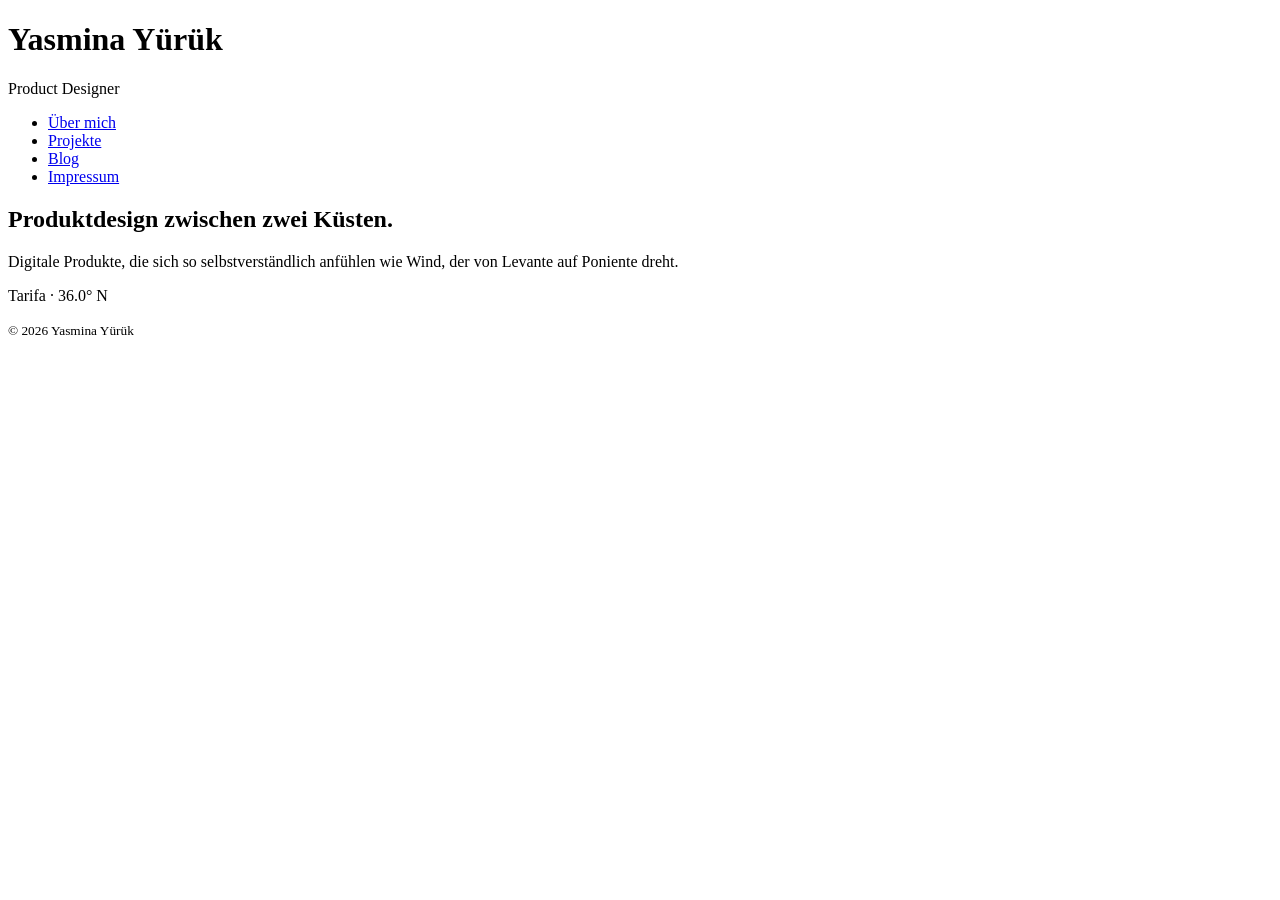
==== index.html @ e554b576 "feat(start): Grundgerüst der Startseite anlegen" ====
<!DOCTYPE html>
<html lang="de">
<head>
  <meta charset="UTF-8">
  <meta name="viewport" content="width=device-width, initial-scale=1.0">
  <meta name="description" content="Portfolio von Yasmina Yürük, Product Owner und Senior Designerin. Projekte, Blog und Einblicke in Produktdesign.">
  <title>Yasmina Yürük · Product Designer</title>
</head>
<body>
  <header>
    <h1>Yasmina Yürük</h1>
    <p>Product Designer</p>
  </header>

  <main>
    <nav aria-label="Hauptnavigation">
      <ul>
        <li><a href="ueber-mich.html">Über mich</a></li>
        <li><a href="projekte.html">Projekte</a></li>
        <li><a href="blog.html">Blog</a></li>
        <li><a href="impressum.html">Impressum</a></li>
      </ul>
    </nav>

    <section aria-labelledby="intro-titel">
      <h2 id="intro-titel">Produktdesign zwischen zwei Küsten.</h2>
      <p>Digitale Produkte, die sich so selbstverständlich anfühlen wie Wind, der von Levante auf Poniente dreht.</p>
    </section>
  </main>

  <footer>
    <p>Tarifa · 36.0° N</p>
    <p><small>© 2026 Yasmina Yürük</small></p>
  </footer>
</body>
</html>
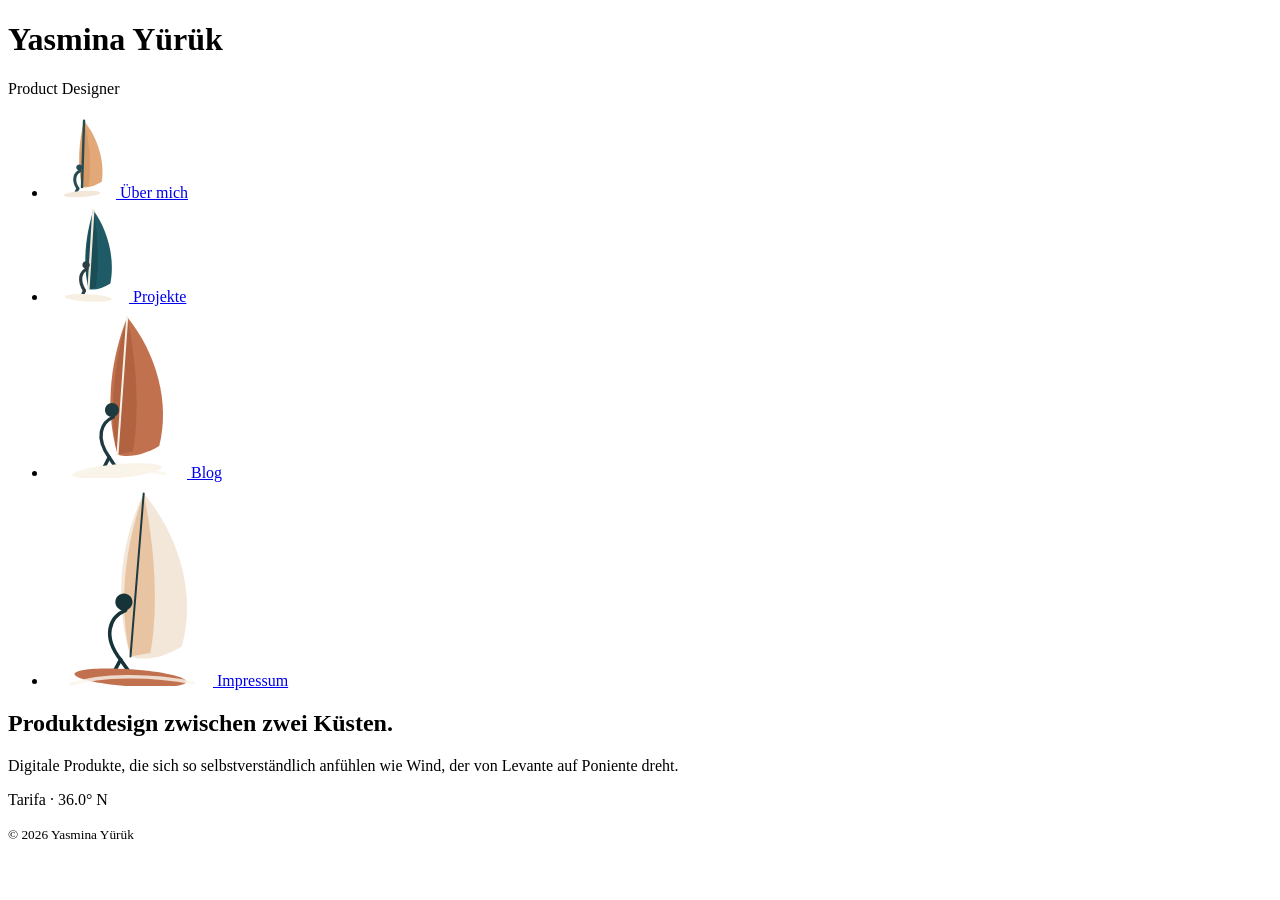
==== commit 82a69d38: "feat(start): Windsurfer als Navigation zu den Bereichen einbinden" ====
--- a/index.html
+++ b/index.html
@@ -15,10 +15,30 @@
   <main>
     <nav aria-label="Hauptnavigation">
       <ul>
-        <li><a href="ueber-mich.html">Über mich</a></li>
-        <li><a href="projekte.html">Projekte</a></li>
-        <li><a href="blog.html">Blog</a></li>
-        <li><a href="impressum.html">Impressum</a></li>
+        <li>
+          <a href="ueber-mich.html">
+            <img src="assets/img/windsurfer-sand.svg" alt="" width="68" height="84">
+            <span>Über mich</span>
+          </a>
+        </li>
+        <li>
+          <a href="projekte.html">
+            <img src="assets/img/windsurfer-petrol.svg" alt="" width="81" height="100">
+            <span>Projekte</span>
+          </a>
+        </li>
+        <li>
+          <a href="blog.html">
+            <img src="assets/img/windsurfer-terrakotta.svg" alt="" width="139" height="172">
+            <span>Blog</span>
+          </a>
+        </li>
+        <li>
+          <a href="impressum.html">
+            <img src="assets/img/windsurfer-creme.svg" alt="" width="165" height="204">
+            <span>Impressum</span>
+          </a>
+        </li>
       </ul>
     </nav>
 
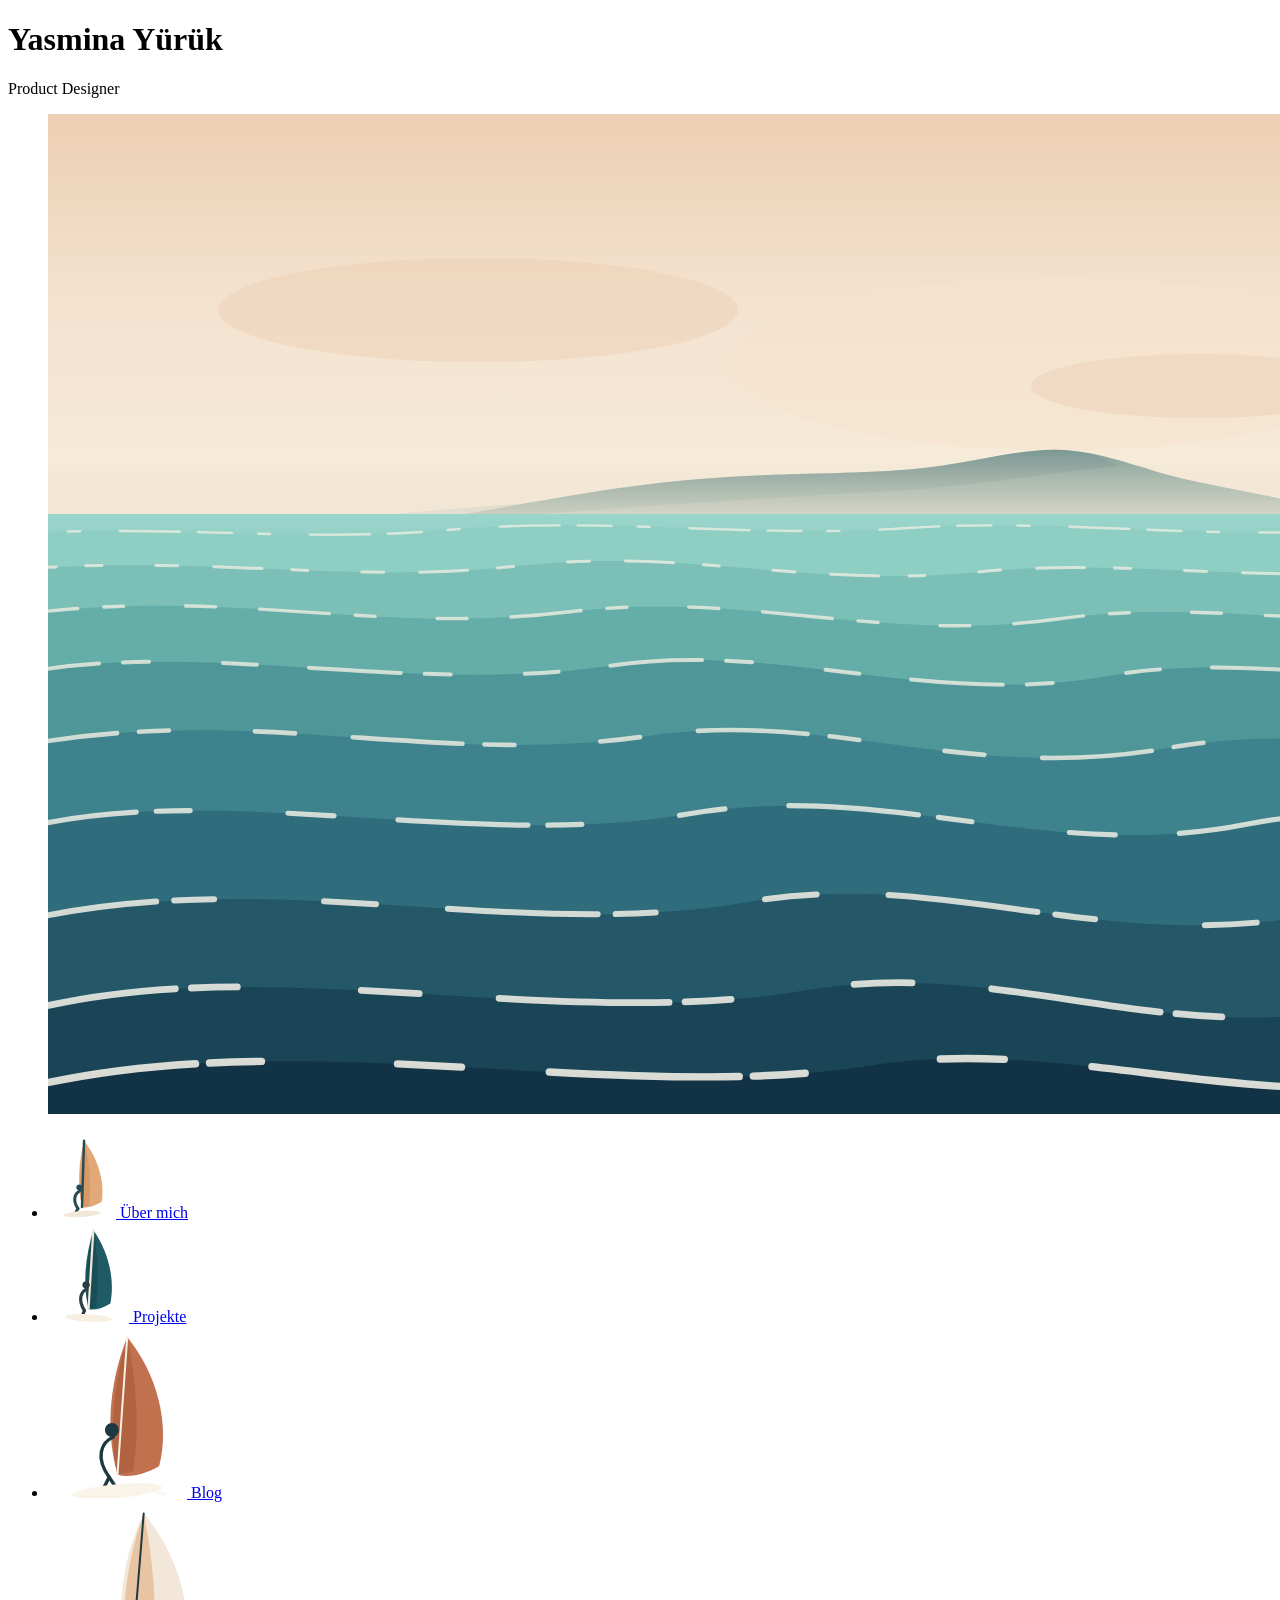
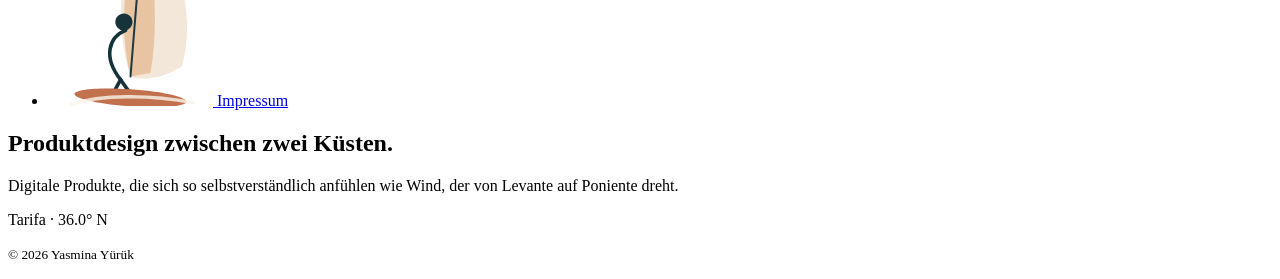
==== commit 6cdb4eea: "feat(start): Szene mit dem Berg La Peña am Horizont ergänzen" ====
--- a/index.html
+++ b/index.html
@@ -13,6 +13,10 @@
   </header>
 
   <main>
+    <figure>
+      <img src="assets/img/la-pena.svg" alt="Blick von Tarifa über das Meer auf den Berg La Peña" width="1600" height="1000">
+    </figure>
+
     <nav aria-label="Hauptnavigation">
       <ul>
         <li>
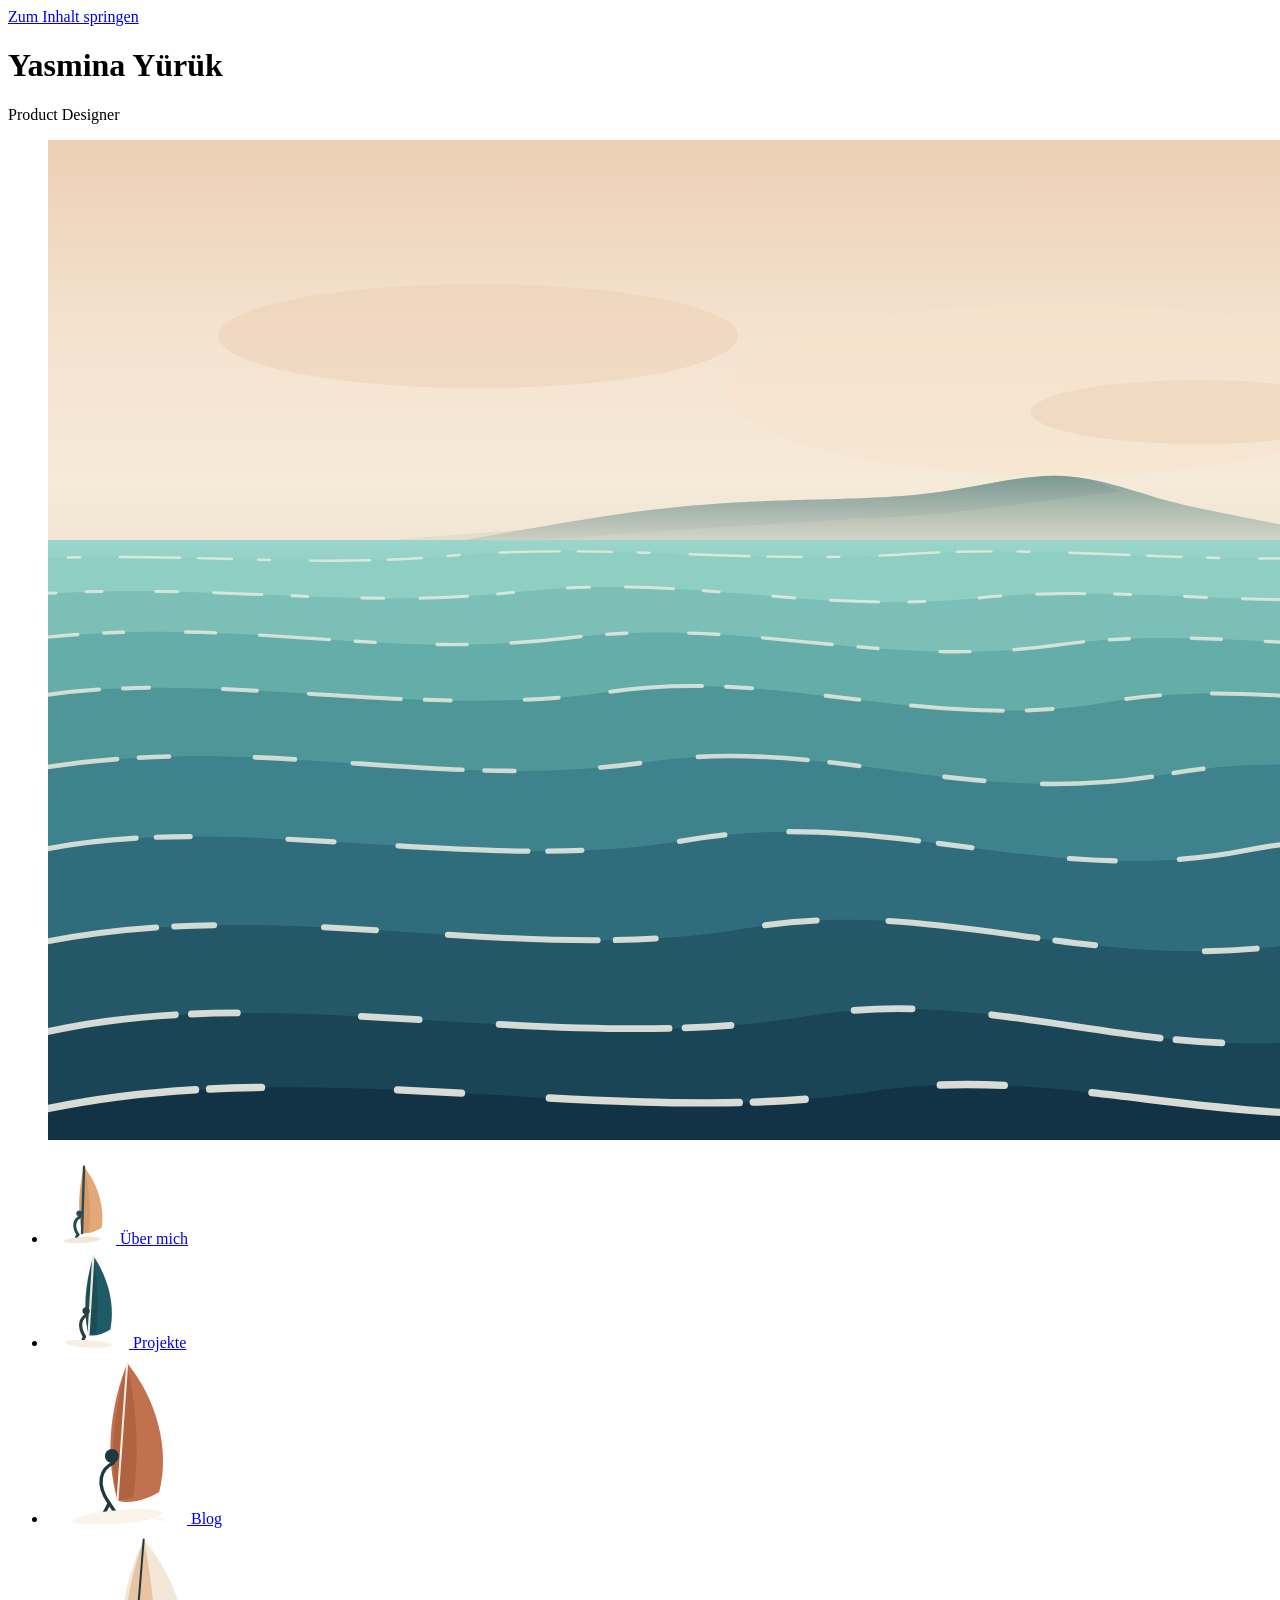
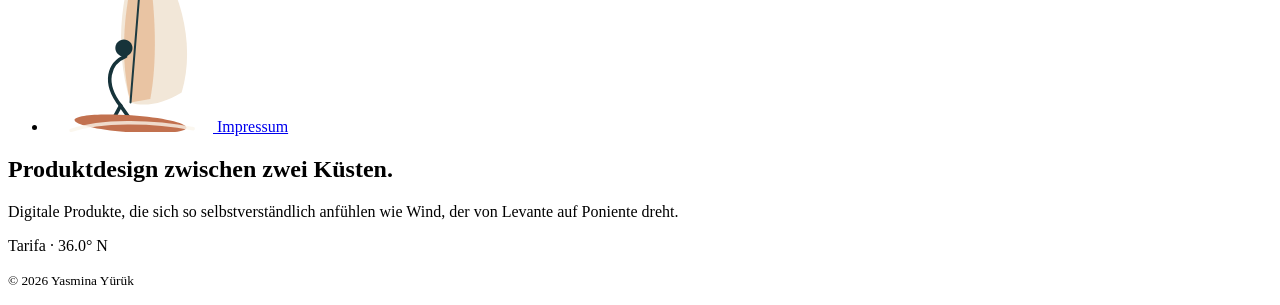
==== commit 4a1ed92b: "feat(a11y): Sprunglink zum Hauptinhalt auf allen Seiten ergänzen" ====
--- a/index.html
+++ b/index.html
@@ -5,14 +5,17 @@
   <meta name="viewport" content="width=device-width, initial-scale=1.0">
   <meta name="description" content="Portfolio von Yasmina Yürük, Product Owner und Senior Designerin. Projekte, Blog und Einblicke in Produktdesign.">
   <title>Yasmina Yürük · Product Designer</title>
+  <link rel="icon" href="assets/img/favicon.svg" type="image/svg+xml">
 </head>
 <body>
+  <a class="sprunglink" href="#inhalt">Zum Inhalt springen</a>
+
   <header>
     <h1>Yasmina Yürük</h1>
     <p>Product Designer</p>
   </header>
 
-  <main>
+  <main id="inhalt">
     <figure>
       <img src="assets/img/la-pena.svg" alt="Blick von Tarifa über das Meer auf den Berg La Peña" width="1600" height="1000">
     </figure>
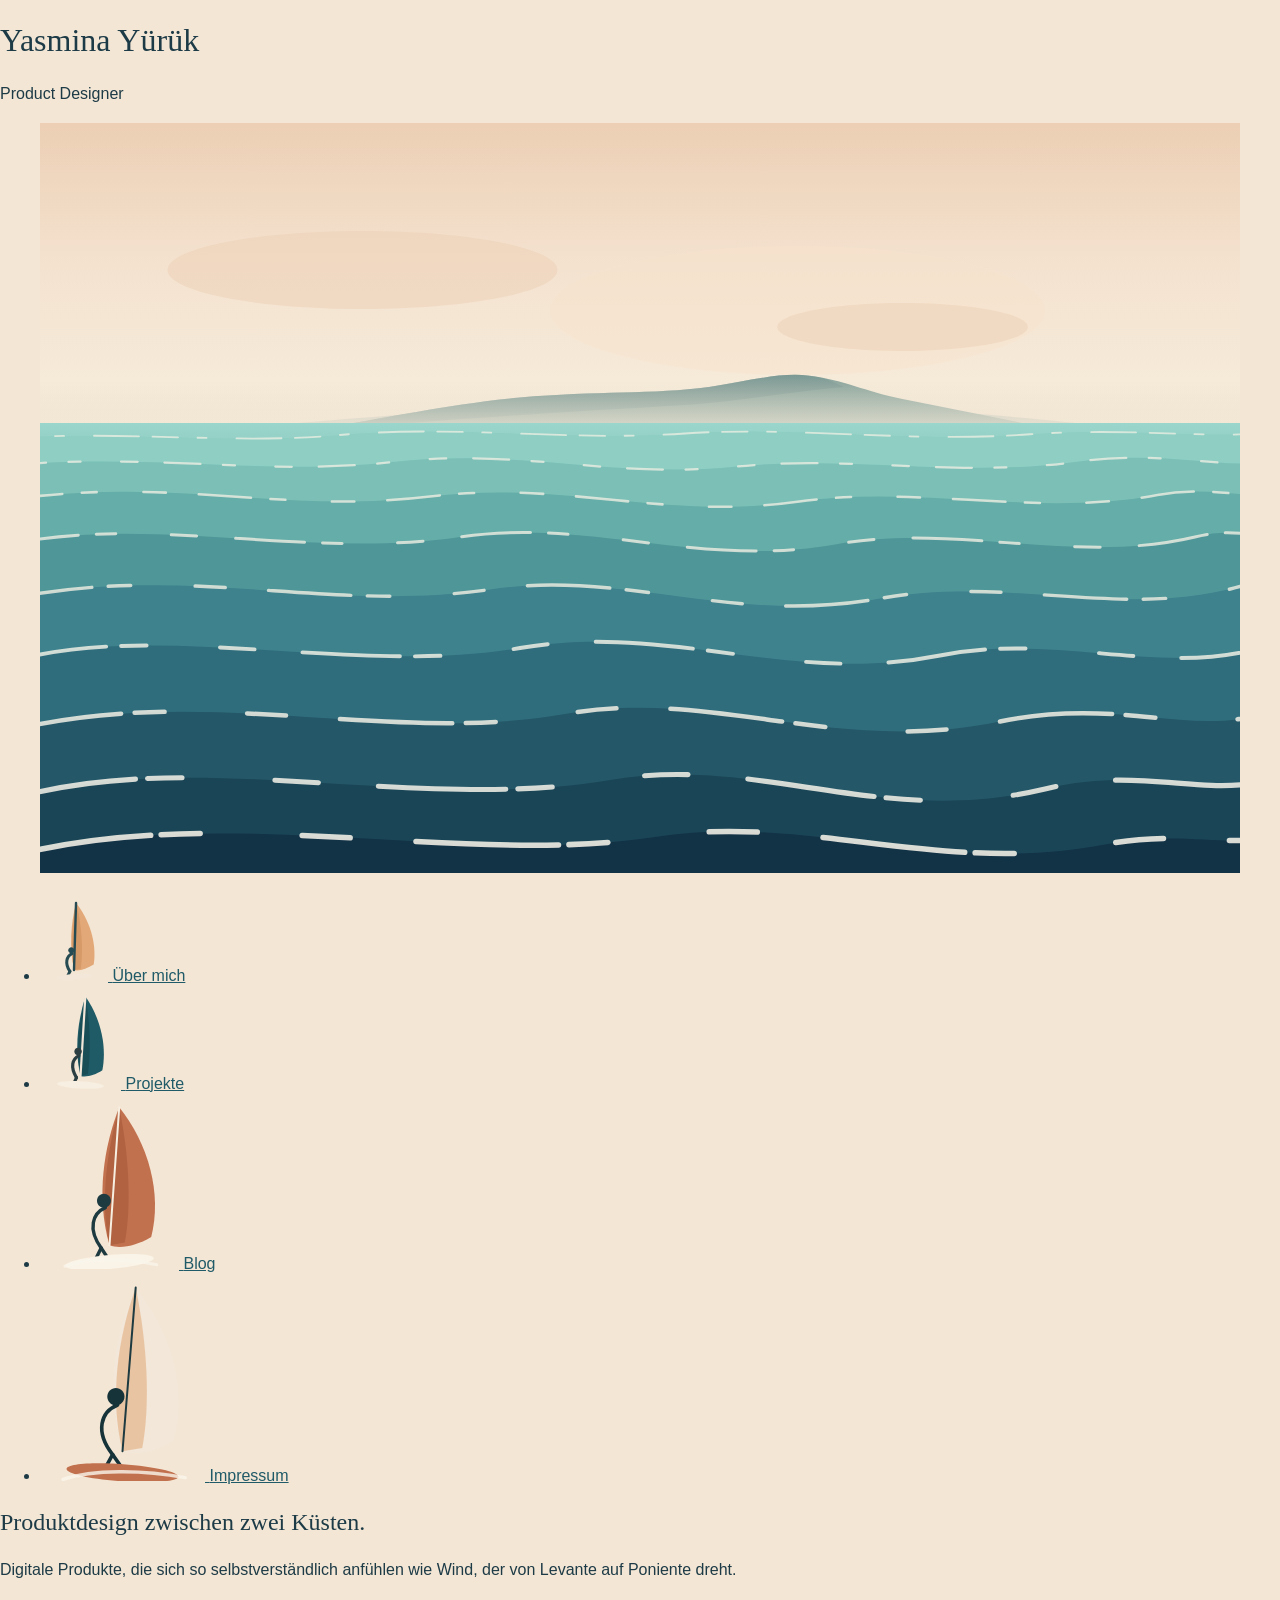
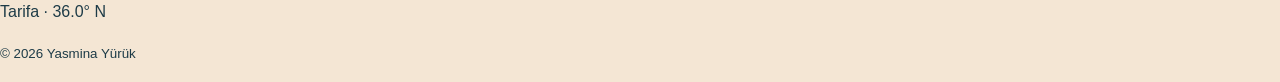
==== commit 30c2c4e0: "style: Basis-Stylesheet mit Farbvariablen und Typografie anlegen" ====
--- a/index.html
+++ b/index.html
@@ -6,6 +6,7 @@
   <meta name="description" content="Portfolio von Yasmina Yürük, Product Owner und Senior Designerin. Projekte, Blog und Einblicke in Produktdesign.">
   <title>Yasmina Yürük · Product Designer</title>
   <link rel="icon" href="assets/img/favicon.svg" type="image/svg+xml">
+  <link rel="stylesheet" href="css/style.css">
 </head>
 <body>
   <a class="sprunglink" href="#inhalt">Zum Inhalt springen</a>
--- a/css/style.css
+++ b/css/style.css
@@ -0,0 +1,76 @@
+/*
+  Basis-Stylesheet (Konzeptionsphase)
+  Farben und Typografie nach dem Tarifa-Konzept.
+  Layout und Media Queries folgen in der Erarbeitungsphase.
+*/
+
+:root {
+  /* Himmel und Sand */
+  --farbe-himmel: #f4e6d4;
+  --farbe-sand: #e3a46f;
+  --farbe-creme: #f6efe2;
+
+  /* Meer, von hell nach dunkel */
+  --farbe-meer-hell: #8ecdc4;
+  --farbe-meer: #3d7f86;
+  --farbe-petrol: #1f5a68;
+  --farbe-tiefsee: #163343;
+
+  /* Akzente und Text */
+  --farbe-terrakotta: #a35a3c;
+  --farbe-text: #1d3b47;
+
+  /* Typografie */
+  --schrift-titel: "Cormorant Garamond", Georgia, "Times New Roman", serif;
+  --schrift-text: "Karla", "Segoe UI", Arial, sans-serif;
+}
+
+*,
+*::before,
+*::after {
+  box-sizing: border-box;
+}
+
+body {
+  margin: 0;
+  background-color: var(--farbe-himmel);
+  color: var(--farbe-text);
+  font-family: var(--schrift-text);
+  font-size: 1rem;
+  line-height: 1.6;
+}
+
+h1,
+h2 {
+  font-family: var(--schrift-titel);
+  font-weight: 500;
+  line-height: 1.2;
+}
+
+a {
+  color: var(--farbe-petrol);
+}
+
+a:focus-visible {
+  outline: 3px solid var(--farbe-terrakotta);
+  outline-offset: 3px;
+}
+
+img {
+  max-width: 100%;
+  height: auto;
+}
+
+/* Sprunglink: nur bei Tastaturfokus sichtbar */
+.sprunglink {
+  position: absolute;
+  top: -100px;
+  left: 1rem;
+  padding: 0.5rem 1rem;
+  background-color: var(--farbe-petrol);
+  color: var(--farbe-creme);
+}
+
+.sprunglink:focus {
+  top: 1rem;
+}
